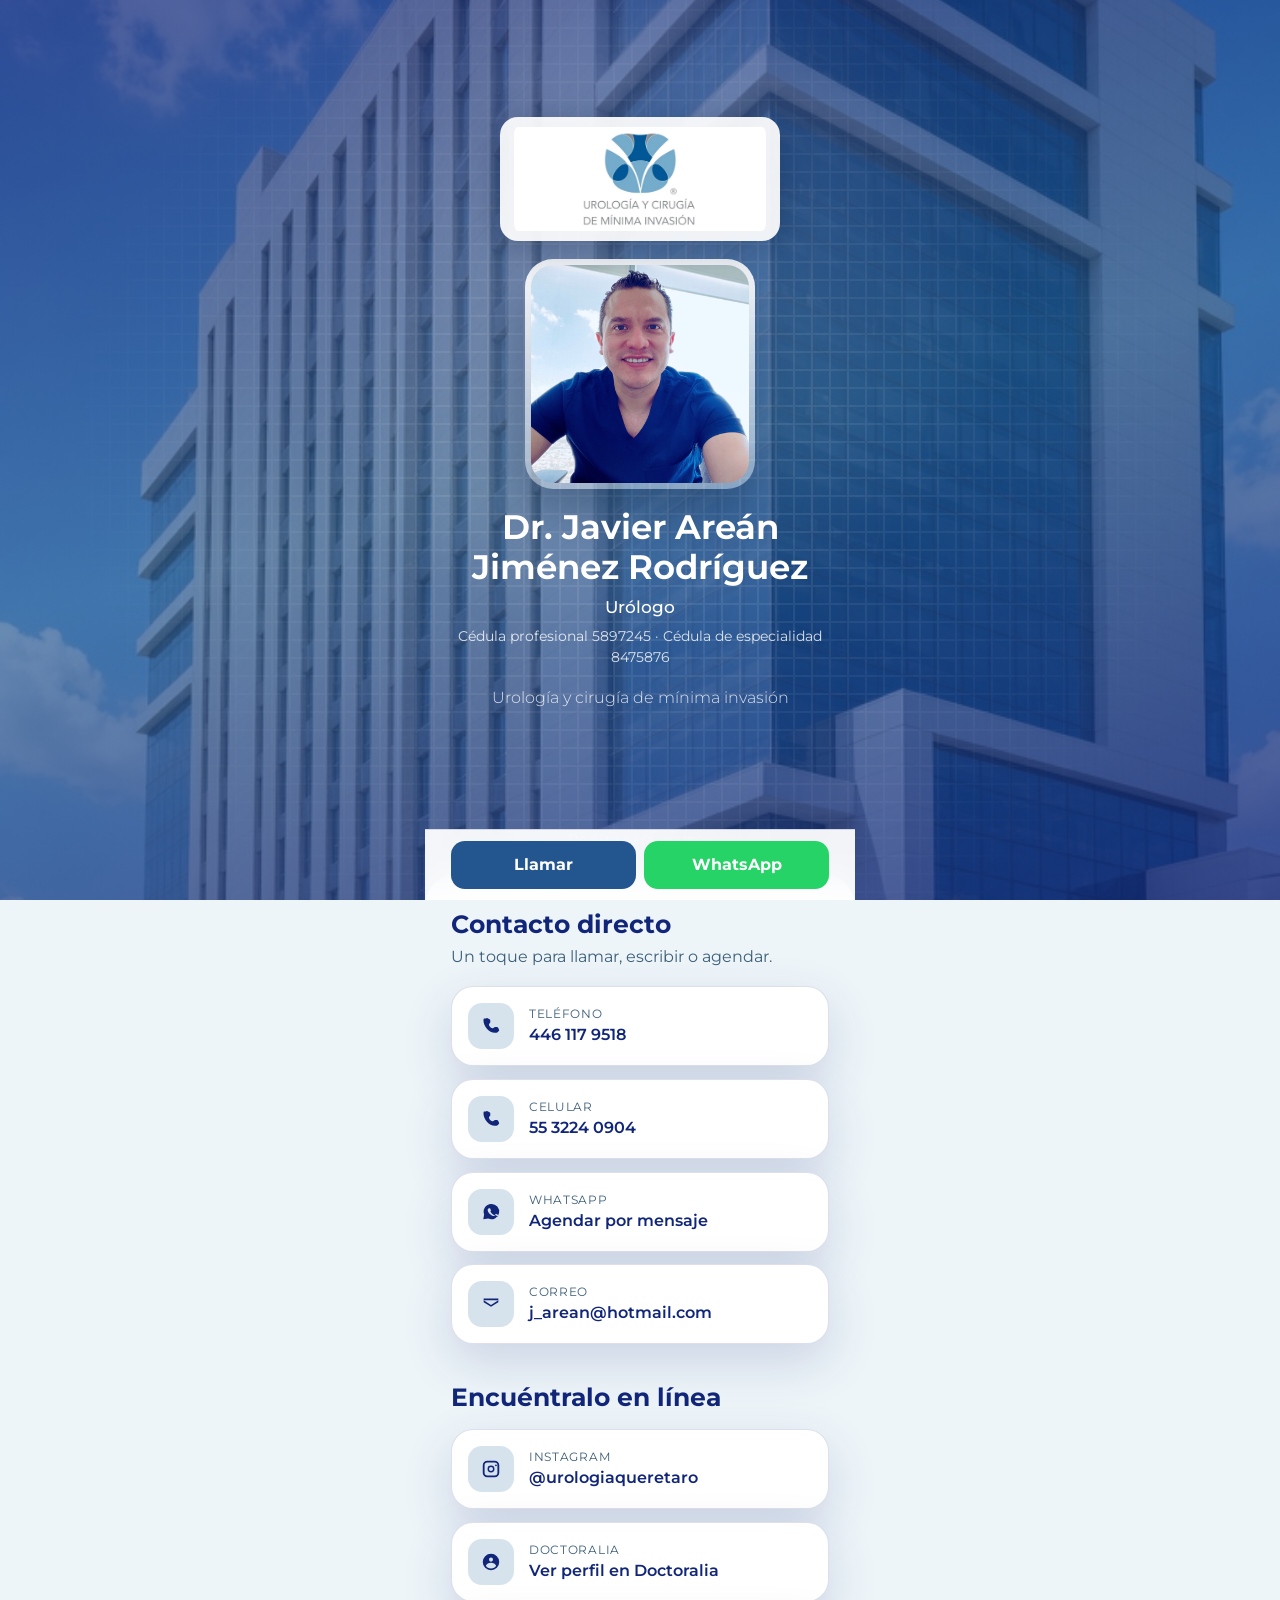
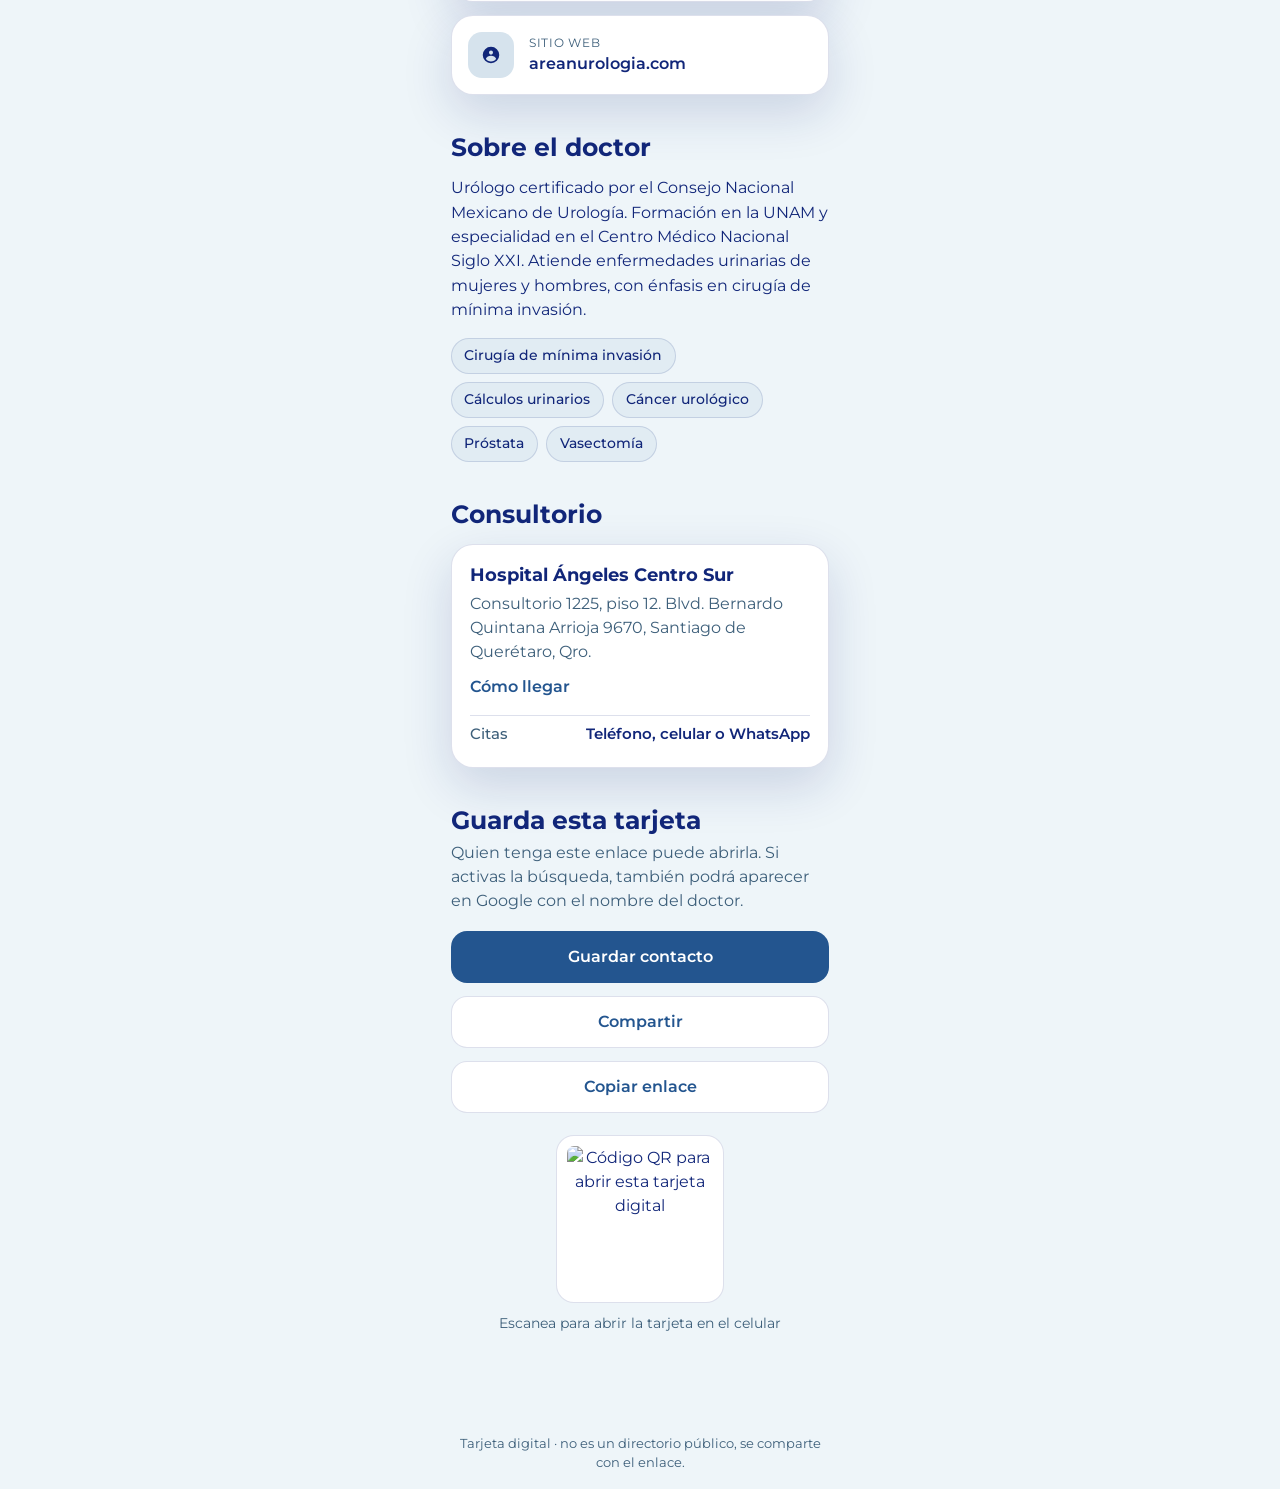
==== index.html @ 6e98a48e "Use Montserrat for the card typeface. Keeps the user’s styles.css font change and loads Montserrat f" ====
<!DOCTYPE html>
<html lang="es">
  <head>
    <meta charset="UTF-8" />
    <meta name="viewport" content="width=device-width, initial-scale=1, viewport-fit=cover" />
    <meta name="theme-color" content="#112679" />
    <title>Dr. Javier Areán Jiménez Rodríguez · Urólogo en Querétaro | Tarjeta digital</title>
    <meta
      name="description"
      content="Urólogo en Hospital Ángeles Centro Sur, consultorio 1225. Cédula 5897245, especialidad 8475876. Teléfono, WhatsApp e Instagram @urologiaqueretaro."
    />
    <link rel="canonical" href="https://fafa052.github.io/Learning-to-code/" />
    <link rel="icon" href="assets/favicon.svg" type="image/svg+xml" />
    <link rel="apple-touch-icon" href="assets/doctor.jpg" />
    <link rel="preconnect" href="https://fonts.googleapis.com" />
    <link rel="preconnect" href="https://fonts.gstatic.com" crossorigin />
    <!-- Letra: Montserrat (nombre y resto) -->
    <link
      href="https://fonts.googleapis.com/css2?family=Montserrat:wght@300;400;500;600;700&display=swap"
      rel="stylesheet"
    />
    <link rel="stylesheet" href="css/styles.css?v=montserrat1" />
  </head>
  <body>
    <a class="skip-link" href="#contenido">Saltar al contenido</a>

    <header class="mini-bar" id="mini-bar" hidden>
      <div class="mini-bar__inner">
        <img class="mini-bar__photo" alt="" />
        <div class="mini-bar__text">
          <strong class="mini-bar__name"></strong>
          <span class="mini-bar__specialty"></span>
        </div>
        <a class="mini-bar__call" href="#">Llamar</a>
      </div>
    </header>

    <main>
      <section class="hero" id="inicio" aria-label="Presentación">
        <div class="hero__glow" aria-hidden="true"></div>
        <div class="hero__crosses" aria-hidden="true"></div>

        <div class="hero__inner">
          <img class="hero__logo" src="assets/logo.png" alt="Urología y cirugía de mínima invasión" />
          <div class="portrait">
            <img class="portrait__img" src="assets/doctor.jpg" alt="Dr. Javier Areán Jiménez Rodríguez, urólogo" />
          </div>
          <h1 class="hero__name">Dr. Javier Areán Jiménez Rodríguez</h1>
          <p class="hero__specialty">Urólogo</p>
          <p class="hero__credentials">Cédula profesional 5897245 · Cédula de especialidad 8475876</p>
          <p class="hero__tagline">Certificado por el Consejo Nacional Mexicano de Urología · UNAM · CMN Siglo XXI</p>
        </div>

        <a class="scroll-hint" href="#contenido">
          <span>Desliza para ver más</span>
          <svg viewBox="0 0 24 24" aria-hidden="true">
            <path
              d="M6 9l6 6 6-6"
              fill="none"
              stroke="currentColor"
              stroke-width="1.8"
              stroke-linecap="round"
              stroke-linejoin="round"
            />
          </svg>
        </a>
      </section>

      <div id="contenido" class="sheet">
        <section class="block reveal" aria-labelledby="contacto-titulo">
          <h2 id="contacto-titulo">Contacto directo</h2>
          <p class="block__lead">Un toque para llamar, escribir o agendar.</p>
          <div class="actions" id="contact-actions"></div>
        </section>

        <section class="block reveal" aria-labelledby="redes-titulo">
          <h2 id="redes-titulo">Encuéntralo en línea</h2>
          <div class="links" id="social-links"></div>
        </section>

        <section class="block reveal" aria-labelledby="sobre-titulo">
          <h2 id="sobre-titulo">Sobre el doctor</h2>
          <p class="bio" id="bio-text"></p>
          <ul class="chips" id="services-list"></ul>
        </section>

        <section class="block reveal" aria-labelledby="consultorio-titulo">
          <h2 id="consultorio-titulo">Consultorio</h2>
          <article class="clinic-card">
            <h3 class="clinic-card__name"></h3>
            <p class="clinic-card__address"></p>
            <a class="text-link" id="maps-link" target="_blank" rel="noopener noreferrer">
              Cómo llegar
            </a>
            <dl class="hours" id="hours-list"></dl>
          </article>
        </section>

        <section class="block reveal" aria-labelledby="guardar-titulo">
          <h2 id="guardar-titulo">Guarda esta tarjeta</h2>
          <p class="block__lead">
            Quien tenga este enlace puede abrirla. Si activas la búsqueda, también
            podrá aparecer en Google con el nombre del doctor.
          </p>
          <div class="save-row">
            <button type="button" class="btn btn--primary" id="save-contact">
              Guardar contacto
            </button>
            <button type="button" class="btn btn--ghost" id="share-card">
              Compartir
            </button>
            <button type="button" class="btn btn--ghost" id="copy-link">
              Copiar enlace
            </button>
          </div>
          <figure class="qr-wrap">
            <img id="qr-image" alt="Código QR para abrir esta tarjeta digital" />
            <figcaption>Escanea para abrir la tarjeta en el celular</figcaption>
          </figure>
        </section>
      </div>
    </main>

    <footer class="footer">
      <p>Tarjeta digital · no es un directorio público, se comparte con el enlace.</p>
    </footer>

    <nav class="thumb-bar" aria-label="Acciones rápidas">
      <a class="thumb-bar__call" href="#">Llamar</a>
      <a class="thumb-bar__wa" href="#" target="_blank" rel="noopener noreferrer">WhatsApp</a>
    </nav>

    <script src="js/config.js?v=montserrat1"></script>
    <script src="js/app.js?v=montserrat1"></script>
  </body>
</html>
---- css/styles.css ----
:root {
  --navy: #112679;
  --blue: #23558f;
  --blue-mid: #23558f;
  --sky: #80a9c7;
  --sky-2: #75aac9;
  --ice: #eef5f9;
  --white: #ffffff;
  --ink: #112679;
  --muted: #3d5f7a;
  --line: rgba(17, 38, 121, 0.14);
  --shadow: 0 18px 50px rgba(17, 38, 121, 0.16);
  --radius: 22px;
  /* Letra: --serif es el NOMBRE, --font es el resto */
  --font: "Montserrat", sans-serif;
  --serif: "Montserrat", sans-serif;
  --name-size: clamp(1.55rem, 6.4vw, 2.15rem);
  --pad: clamp(1.15rem, 4vw, 1.6rem);
  --card-width: 430px;
}

*,
*::before,
*::after {
  box-sizing: border-box;
}

html {
  scroll-behavior: smooth;
  scroll-padding-top: 4.5rem;
}

body {
  margin: 0;
  font-family: var(--font);
  color: var(--ink);
  background: var(--ice);
  line-height: 1.5;
  -webkit-tap-highlight-color: rgba(35, 85, 143, 0.15);
}

img {
  max-width: 100%;
  display: block;
}

h1,
h2,
h3 {
  margin: 0;
  line-height: 1.15;
}

p {
  margin: 0;
}

.skip-link {
  position: absolute;
  left: 1rem;
  top: -4rem;
  background: var(--white);
  color: var(--blue);
  padding: 0.6rem 1rem;
  border-radius: 999px;
  z-index: 20;
}

.skip-link:focus {
  top: 1rem;
}

.mini-bar {
  position: fixed;
  top: 0;
  left: 0;
  right: 0;
  z-index: 10;
  padding: 0.55rem var(--pad);
  padding-top: max(0.55rem, env(safe-area-inset-top));
  background: rgba(255, 255, 255, 0.92);
  backdrop-filter: blur(16px);
  border-bottom: 1px solid var(--line);
  transform: translateY(-120%);
  transition: transform 0.35s ease;
}

.mini-bar__inner {
  width: min(var(--card-width), 100%);
  margin: 0 auto;
  display: flex;
  align-items: center;
  gap: 0.75rem;
}

.mini-bar.is-visible {
  transform: translateY(0);
}

.mini-bar[hidden] {
  display: none;
}

.mini-bar__photo {
  width: 40px;
  height: 40px;
  object-fit: cover;
  border-radius: 50%;
  border: 2px solid var(--sky);
}

.mini-bar__text {
  min-width: 0;
  flex: 1;
}

.mini-bar__name {
  display: block;
  font-size: 0.92rem;
}

.mini-bar__specialty {
  display: block;
  color: var(--muted);
  font-size: 0.75rem;
}

.mini-bar__call {
  background: var(--blue);
  color: var(--white);
  text-decoration: none;
  font-size: 0.85rem;
  font-weight: 600;
  padding: 0.45rem 0.85rem;
  border-radius: 999px;
}

.hero {
  min-height: 100dvh;
  background-color: #112679;
  background-image:
    linear-gradient(165deg, rgba(17, 38, 121, 0.72) 0%, rgba(35, 85, 143, 0.68) 50%, rgba(17, 38, 121, 0.78) 100%),
    url("../assets/hospital.png");
  background-size: cover;
  background-position: center;
  color: var(--white);
  display: flex;
  flex-direction: column;
  align-items: center;
  justify-content: center;
  padding: calc(var(--pad) + env(safe-area-inset-top)) var(--pad) 6.2rem;
  position: relative;
  overflow: hidden;
}

.hero__glow,
.hero__crosses {
  position: absolute;
  inset: 0;
  pointer-events: none;
}

.hero__glow {
  background: radial-gradient(circle at 50% 30%, rgba(255, 255, 255, 0.18), transparent 42%);
}

.hero__crosses {
  opacity: 0.08;
  background-image:
    linear-gradient(var(--white) 2px, transparent 2px),
    linear-gradient(90deg, var(--white) 2px, transparent 2px);
  background-size: 18px 18px;
  background-position: center;
  mask-image: radial-gradient(circle at center, black 20%, transparent 75%);
}

.hero__inner {
  position: relative;
  z-index: 1;
  width: min(420px, 100%);
  text-align: center;
}

.hero__logo {
  width: min(280px, 82vw);
  margin: 0 auto 1.1rem;
  filter: drop-shadow(0 8px 18px rgba(3, 24, 61, 0.35));
  background: rgba(255, 255, 255, 0.92);
  border-radius: 18px;
  padding: 10px 14px;
}

.portrait {
  width: min(230px, 62vw);
  margin: 0 auto 1.2rem;
  aspect-ratio: 1 / 1;
  border-radius: 28px;
  padding: 6px;
  background: linear-gradient(180deg, rgba(255, 255, 255, 0.95), rgba(255, 255, 255, 0.35));
  box-shadow: 0 24px 50px rgba(3, 24, 61, 0.35);
}

.portrait__img {
  width: 100%;
  height: 100%;
  object-fit: cover;
  object-position: center top;
  border-radius: 22px;
}

.hero__name {
  font-family: var(--serif);
  font-size: var(--name-size);
  font-weight: 650;
}

.hero__specialty {
  margin-top: 0.45rem;
  font-size: 1.08rem;
  font-weight: 500;
}

.hero__credentials,
.hero__tagline {
  color: rgba(255, 255, 255, 0.82);
}

.hero__credentials {
  margin-top: 0.35rem;
  font-size: 0.9rem;
}

.hero__tagline {
  margin-top: 1rem;
  font-weight: 300;
  font-size: 1.02rem;
}

.scroll-hint {
  position: absolute;
  bottom: max(1.4rem, env(safe-area-inset-bottom));
  left: 0;
  right: 0;
  z-index: 1;
  color: inherit;
  text-decoration: none;
  display: flex;
  flex-direction: column;
  align-items: center;
  gap: 0.15rem;
  font-size: 0.82rem;
  letter-spacing: 0.04em;
  opacity: 0.88;
  animation: bob 2.2s ease-in-out infinite;
}

.scroll-hint svg {
  width: 26px;
  height: 26px;
}

@keyframes bob {
  0%,
  100% {
    transform: translateY(0);
  }
  50% {
    transform: translateY(7px);
  }
}

.sheet {
  position: relative;
  margin-top: -1.6rem;
  background: var(--ice);
  border-radius: 32px 32px 0 0;
  padding: 2.2rem var(--pad) 3rem;
  max-width: var(--card-width);
  margin-left: auto;
  margin-right: auto;
  padding-bottom: calc(6.2rem + env(safe-area-inset-bottom));
}

.block + .block {
  margin-top: 2.4rem;
}

.block h2 {
  font-family: var(--serif);
  color: var(--navy);
  font-size: 1.55rem;
}

.block__lead {
  color: var(--muted);
  margin-top: 0.4rem;
}

.actions,
.links,
.save-row {
  display: grid;
  gap: 0.8rem;
  margin-top: 1.1rem;
}

.card-link,
.btn {
  appearance: none;
  border: 0;
  cursor: pointer;
  text-decoration: none;
  color: inherit;
  font: inherit;
}

.card-link {
  display: flex;
  align-items: center;
  gap: 0.9rem;
  background: var(--white);
  border: 1px solid var(--line);
  border-radius: var(--radius);
  padding: 1rem 1.05rem;
  min-height: 72px;
  box-shadow: var(--shadow);
  transition: transform 0.2s ease, box-shadow 0.2s ease;
}

.card-link:hover,
.card-link:focus-visible {
  transform: translateY(-2px);
  box-shadow: 0 16px 36px rgba(7, 58, 122, 0.16);
}

.card-link__icon {
  width: 46px;
  height: 46px;
  border-radius: 14px;
  display: grid;
  place-items: center;
  background: color-mix(in srgb, var(--sky) 32%, var(--white));
  color: var(--navy);
  flex-shrink: 0;
}

.card-link__icon svg {
  width: 22px;
  height: 22px;
}

.card-link__label {
  display: block;
  font-size: 0.75rem;
  color: var(--muted);
  text-transform: uppercase;
  letter-spacing: 0.06em;
}

.card-link__value {
  display: block;
  font-weight: 600;
  color: var(--navy);
}

.bio {
  margin-top: 0.85rem;
  color: var(--ink);
  font-size: 1.02rem;
}

.chips {
  list-style: none;
  padding: 0;
  margin: 1rem 0 0;
  display: flex;
  flex-wrap: wrap;
  gap: 0.5rem;
}

.chips li {
  background: color-mix(in srgb, var(--sky-2) 22%, var(--white));
  color: var(--navy);
  border: 1px solid var(--line);
  border-radius: 999px;
  padding: 0.4rem 0.8rem;
  font-size: 0.88rem;
  font-weight: 500;
}

.clinic-card {
  margin-top: 1rem;
  background: var(--white);
  border-radius: var(--radius);
  padding: 1.2rem 1.15rem 1.3rem;
  border: 1px solid var(--line);
  box-shadow: var(--shadow);
}

.clinic-card__name {
  color: var(--navy);
  font-size: 1.1rem;
}

.clinic-card__address {
  margin: 0.45rem 0 0.7rem;
  color: var(--muted);
}

.text-link {
  color: var(--blue-mid);
  font-weight: 600;
  text-decoration: none;
}

.text-link:hover {
  text-decoration: underline;
}

.hours {
  margin: 1rem 0 0;
  display: grid;
  gap: 0.45rem;
}

.hours div {
  display: flex;
  justify-content: space-between;
  gap: 1rem;
  font-size: 0.95rem;
  padding-top: 0.45rem;
  border-top: 1px solid var(--line);
}

.hours dt {
  color: var(--muted);
  font-weight: 500;
}

.hours dd {
  margin: 0;
  color: var(--navy);
  font-weight: 600;
  text-align: right;
}

.save-row {
  grid-template-columns: 1fr;
}

.btn {
  display: inline-flex;
  align-items: center;
  justify-content: center;
  min-height: 52px;
  border-radius: 16px;
  font-weight: 600;
  padding: 0.7rem 1rem;
  white-space: nowrap;
}

.btn--primary {
  background: var(--blue);
  color: var(--white);
}

.btn--ghost {
  background: var(--white);
  color: var(--blue);
  border: 1px solid var(--line);
}

.btn:focus-visible {
  outline: 3px solid #80a9c7;
  outline-offset: 2px;
}

.qr-wrap {
  margin: 1.4rem 0 0;
  text-align: center;
}

.qr-wrap img {
  width: 168px;
  height: 168px;
  margin: 0 auto;
  background: var(--white);
  padding: 10px;
  border-radius: 18px;
  border: 1px solid var(--line);
}

.qr-wrap figcaption {
  margin-top: 0.65rem;
  color: var(--muted);
  font-size: 0.88rem;
}

.footer {
  max-width: var(--card-width);
  margin: 0 auto;
  padding: 0 var(--pad) 1rem;
  color: var(--muted);
  font-size: 0.82rem;
  text-align: center;
}

.thumb-bar {
  position: fixed;
  left: 50%;
  bottom: 0;
  z-index: 12;
  width: min(var(--card-width), 100%);
  transform: translateX(-50%);
  display: grid;
  grid-template-columns: 1fr 1fr;
  gap: 0.55rem;
  padding: 0.7rem var(--pad) calc(0.7rem + env(safe-area-inset-bottom));
  background: rgba(255, 255, 255, 0.94);
  backdrop-filter: blur(16px);
  border-top: 1px solid var(--line);
}

.thumb-bar a {
  display: flex;
  align-items: center;
  justify-content: center;
  min-height: 48px;
  border-radius: 14px;
  text-decoration: none;
  font-weight: 700;
  font-size: 1rem;
}

.thumb-bar__call {
  background: var(--blue);
  color: var(--white);
}

.thumb-bar__wa {
  background: #25d366;
  color: var(--white);
}

.reveal {
  opacity: 0;
  transform: translateY(28px);
  transition: opacity 0.7s ease, transform 0.7s ease;
}

.reveal.is-in {
  opacity: 1;
  transform: none;
}

@media (prefers-reduced-motion: reduce) {
  html {
    scroll-behavior: auto;
  }

  .scroll-hint,
  .reveal {
    animation: none;
    opacity: 1;
    transform: none;
    transition: none;
  }
}
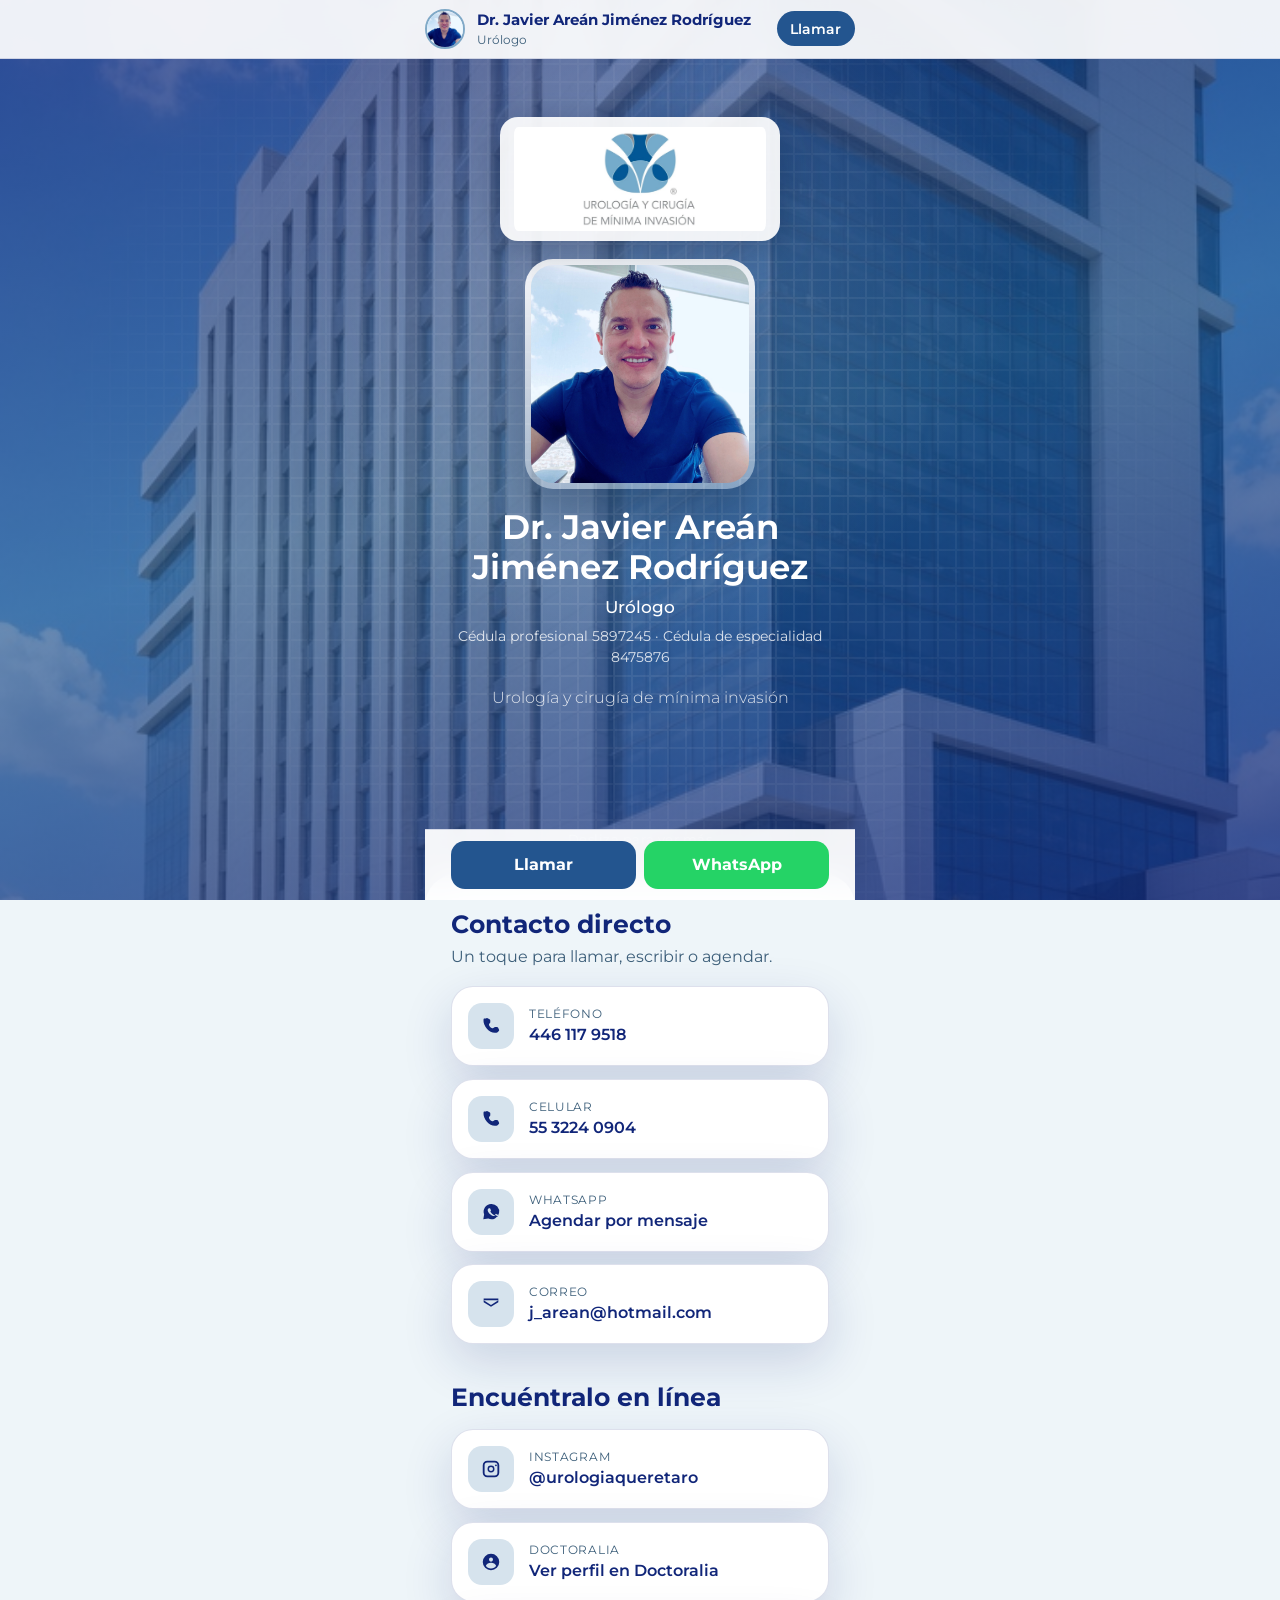
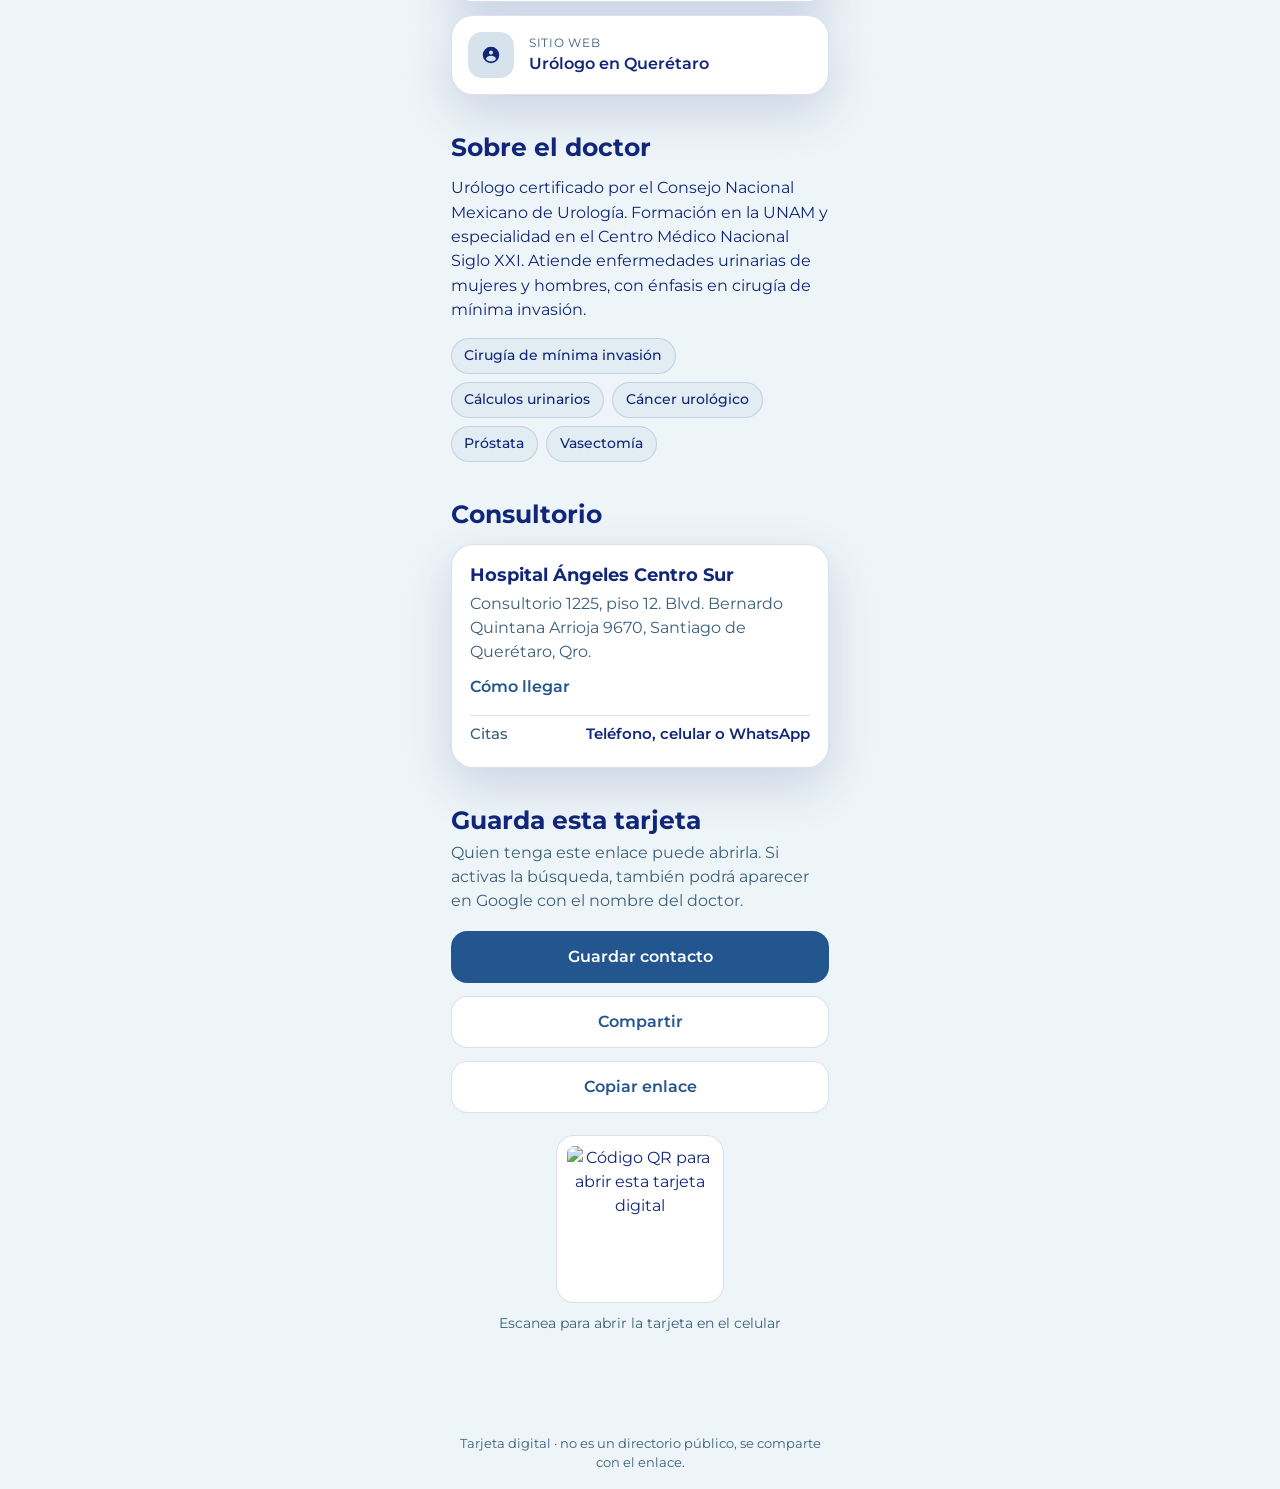
==== commit 58cc1cf0: "Add the Urologo en Queretaro site button on the card. The Encuéntralo en línea section now opens htt" ====
--- a/index.html
+++ b/index.html
@@ -9,7 +9,7 @@
       name="description"
       content="Urólogo en Hospital Ángeles Centro Sur, consultorio 1225. Cédula 5897245, especialidad 8475876. Teléfono, WhatsApp e Instagram @urologiaqueretaro."
     />
-    <link rel="canonical" href="https://fafa052.github.io/Learning-to-code/" />
+    <link rel="canonical" href="https://tarjeta.areanurologia.com/" />
     <link rel="icon" href="assets/favicon.svg" type="image/svg+xml" />
     <link rel="apple-touch-icon" href="assets/doctor.jpg" />
     <link rel="preconnect" href="https://fonts.googleapis.com" />
@@ -130,7 +130,7 @@
       <a class="thumb-bar__wa" href="#" target="_blank" rel="noopener noreferrer">WhatsApp</a>
     </nav>
 
-    <script src="js/config.js?v=montserrat1"></script>
-    <script src="js/app.js?v=montserrat1"></script>
+    <script src="js/config.js?v=sitio1"></script>
+    <script src="js/app.js?v=sitio1"></script>
   </body>
 </html>
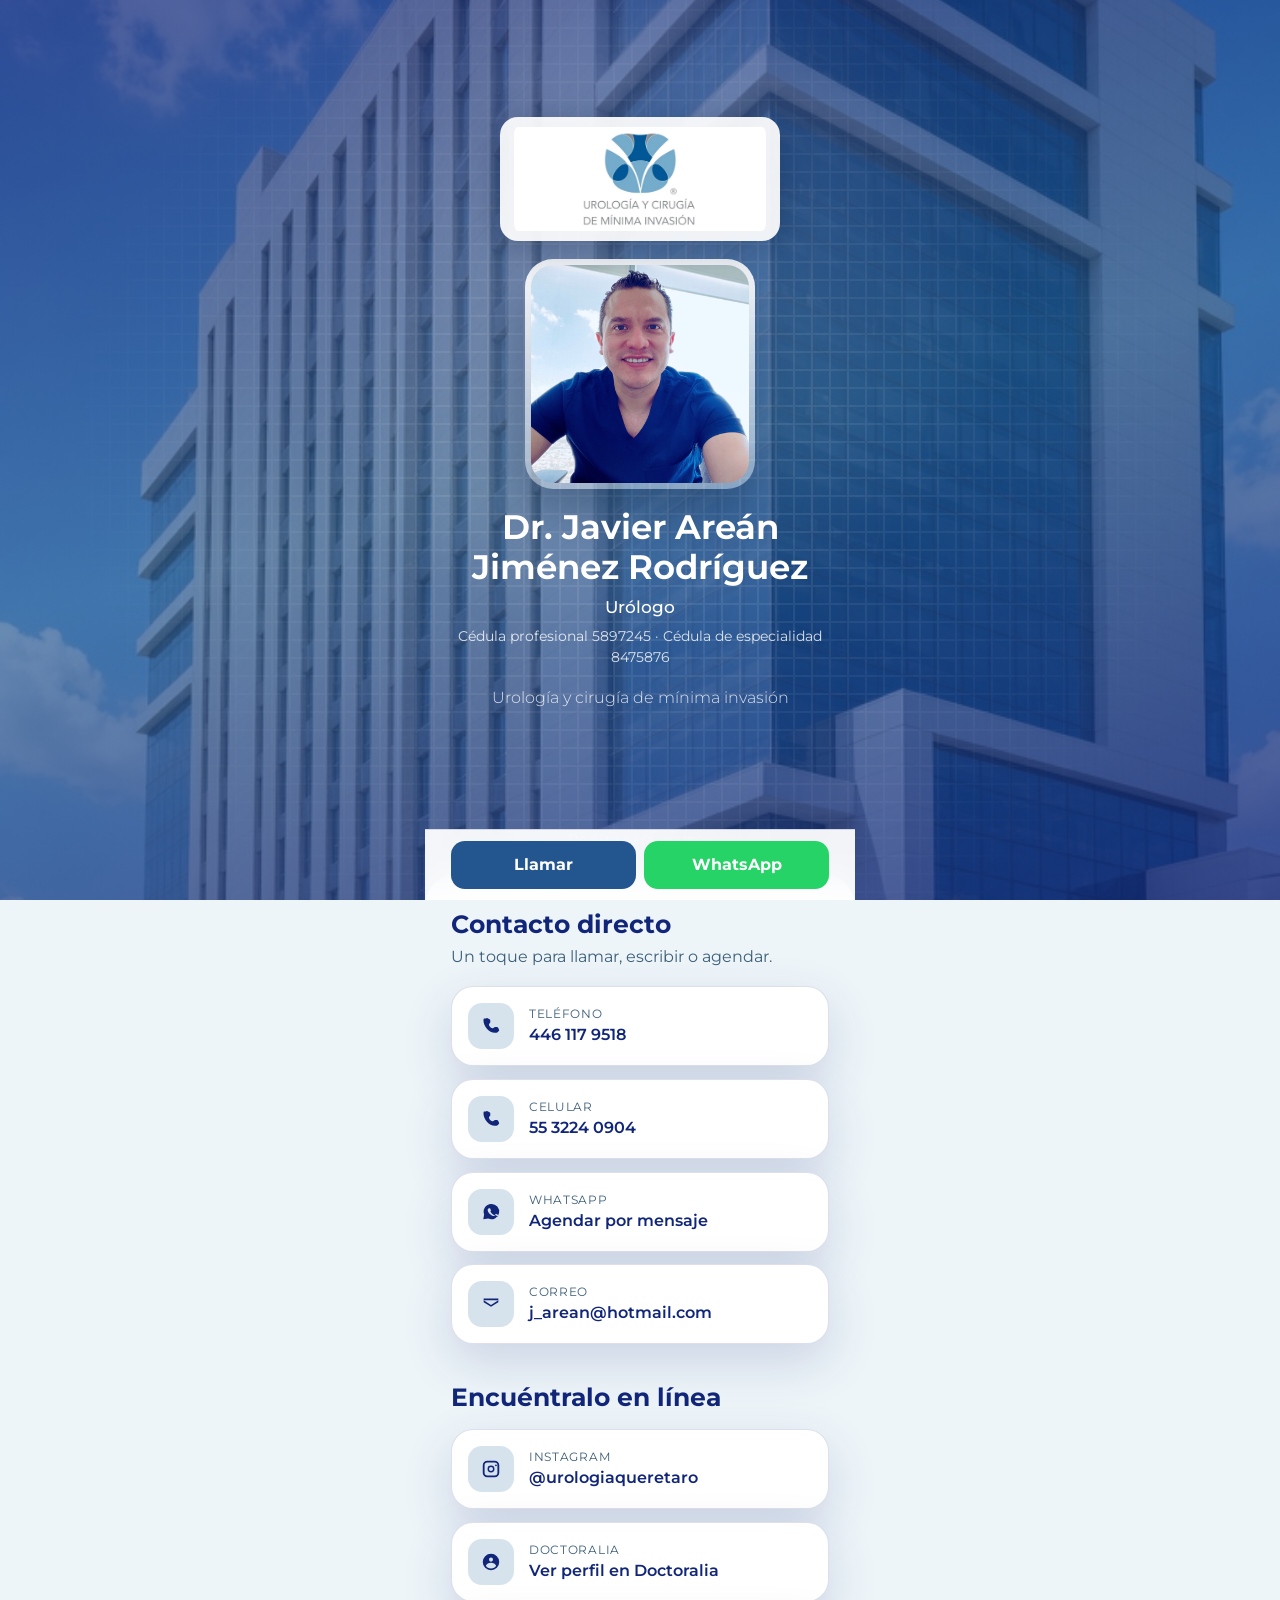
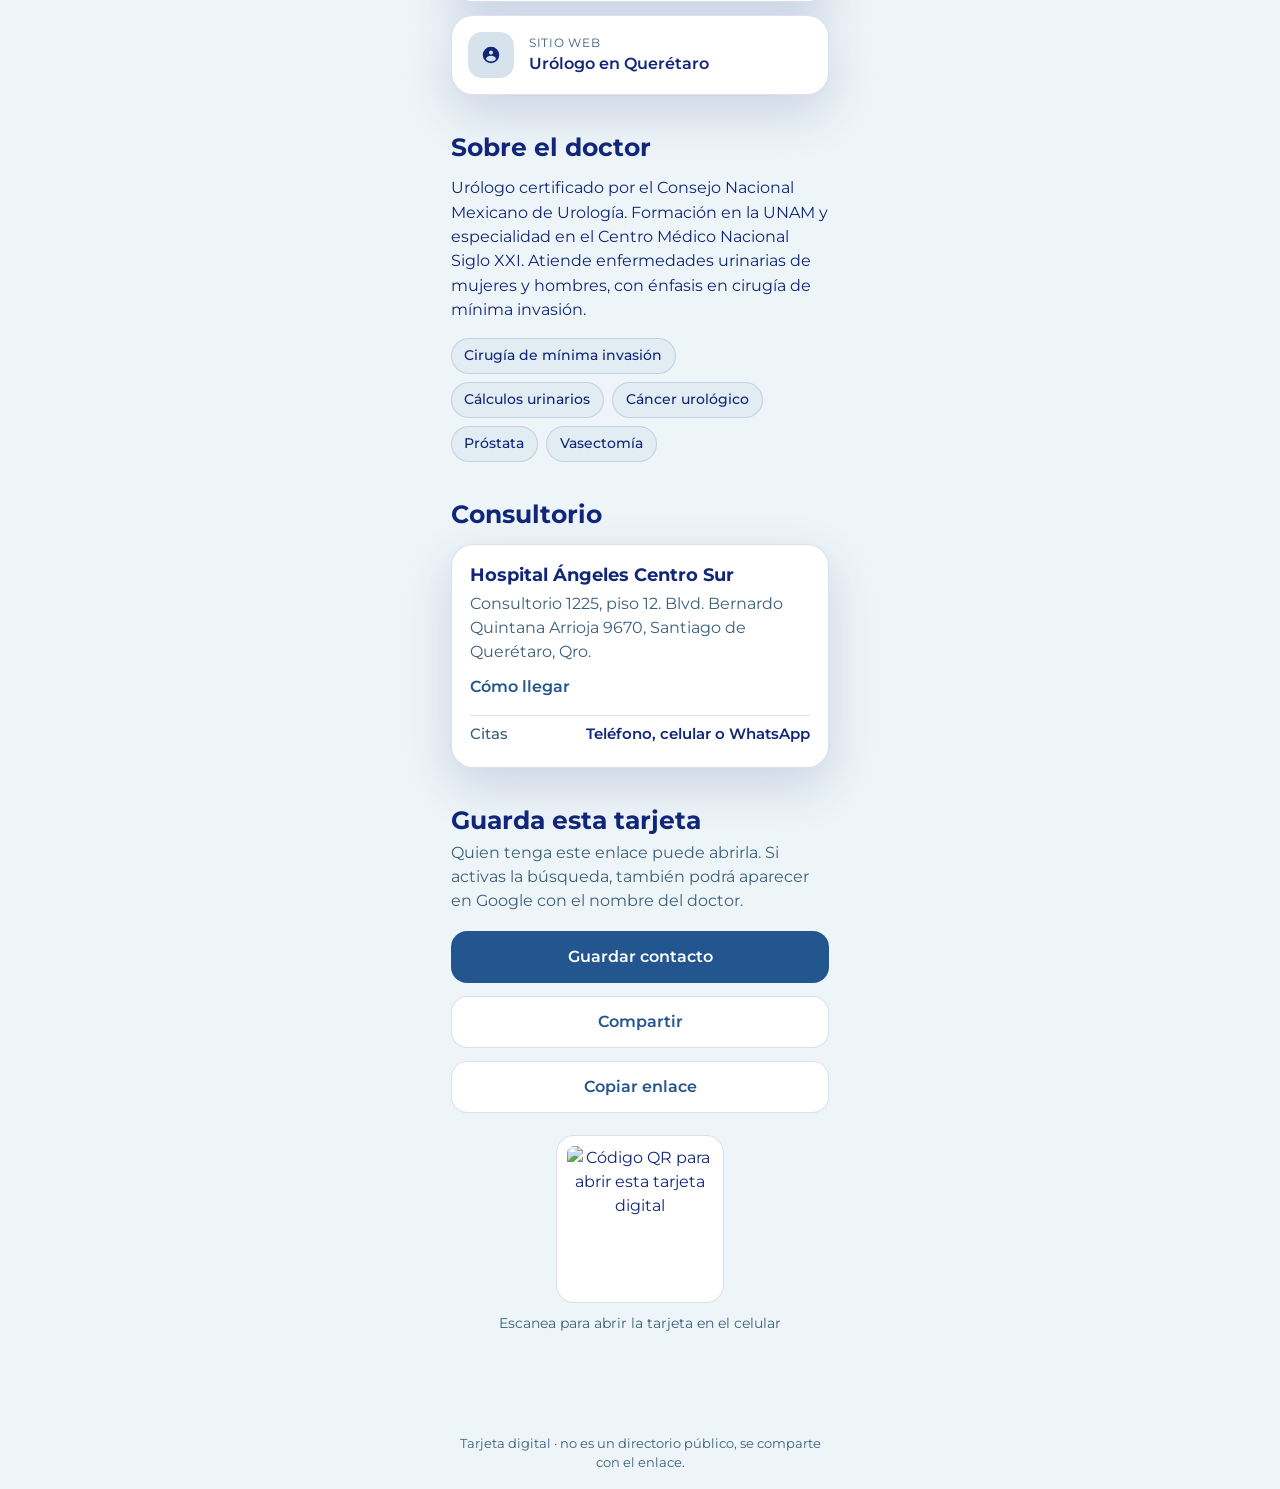
==== commit 92303c6b: "Keep the public card URL on GitHub Pages. Share, QR, and canonical links use github.io again after t" ====
--- a/index.html
+++ b/index.html
@@ -9,7 +9,7 @@
       name="description"
       content="Urólogo en Hospital Ángeles Centro Sur, consultorio 1225. Cédula 5897245, especialidad 8475876. Teléfono, WhatsApp e Instagram @urologiaqueretaro."
     />
-    <link rel="canonical" href="https://tarjeta.areanurologia.com/" />
+    <link rel="canonical" href="https://fafa052.github.io/Learning-to-code/" />
     <link rel="icon" href="assets/favicon.svg" type="image/svg+xml" />
     <link rel="apple-touch-icon" href="assets/doctor.jpg" />
     <link rel="preconnect" href="https://fonts.googleapis.com" />
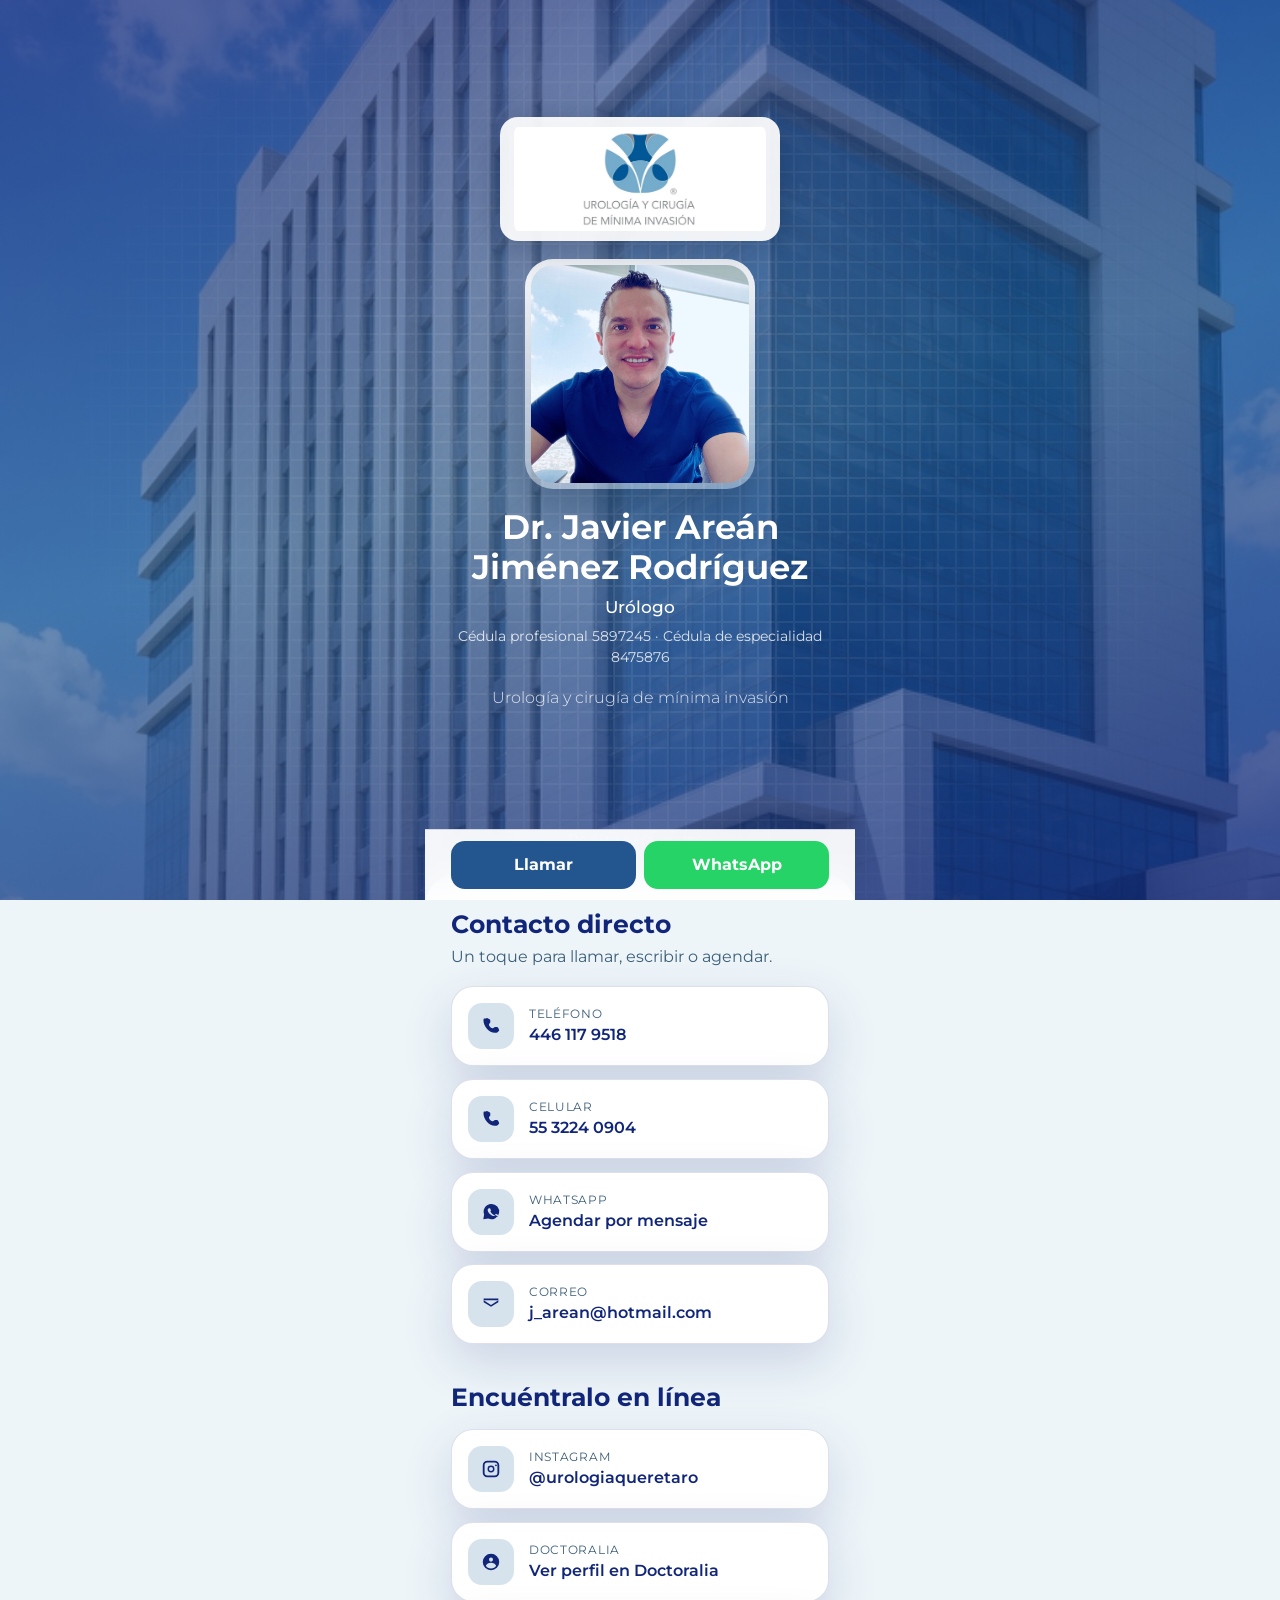
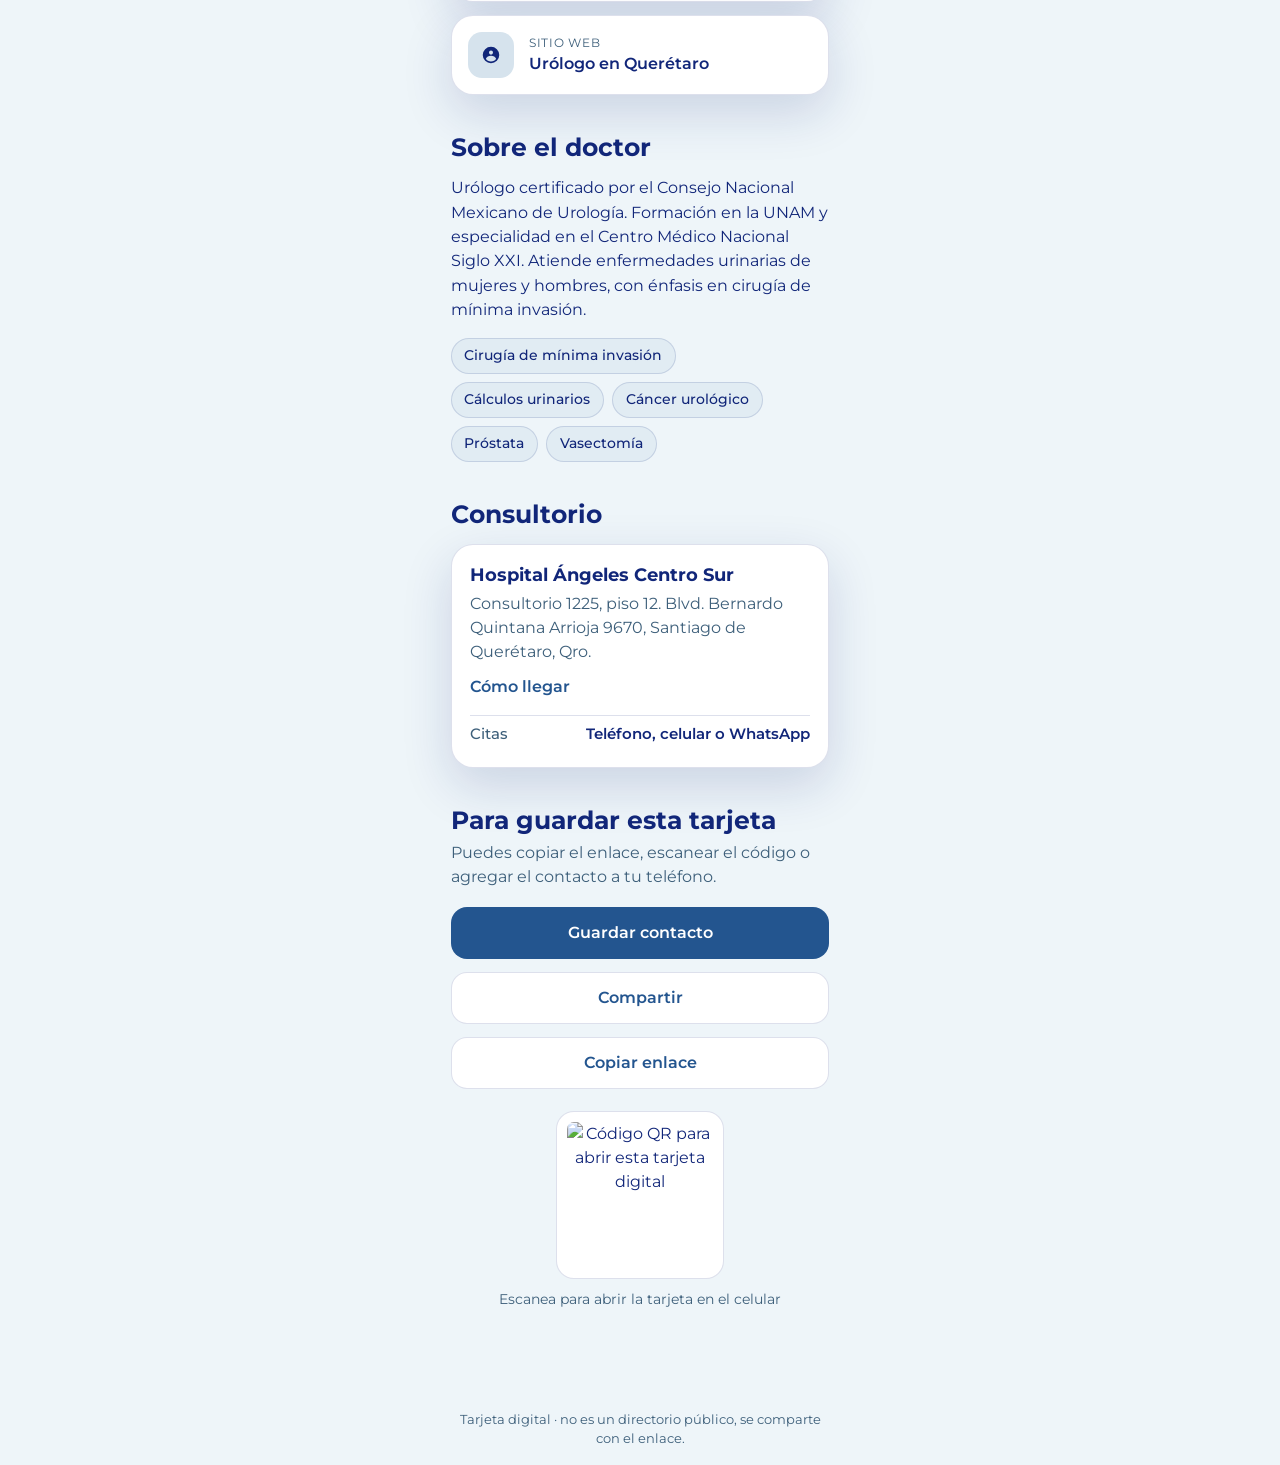
==== commit 2950f625: "Rewrite the save-card copy as a short note from the doctor. Co-authored-by: fafa052 <fafa052@users.n" ====
--- a/index.html
+++ b/index.html
@@ -9,7 +9,7 @@
       name="description"
       content="Urólogo en Hospital Ángeles Centro Sur, consultorio 1225. Cédula 5897245, especialidad 8475876. Teléfono, WhatsApp e Instagram @urologiaqueretaro."
     />
-    <link rel="canonical" href="https://fafa052.github.io/Learning-to-code/" />
+    <link rel="canonical" href="https://fafa052.github.io/tarjeta-dr-arean/" />
     <link rel="icon" href="assets/favicon.svg" type="image/svg+xml" />
     <link rel="apple-touch-icon" href="assets/doctor.jpg" />
     <link rel="preconnect" href="https://fonts.googleapis.com" />
@@ -97,10 +97,9 @@
         </section>
 
         <section class="block reveal" aria-labelledby="guardar-titulo">
-          <h2 id="guardar-titulo">Guarda esta tarjeta</h2>
+          <h2 id="guardar-titulo">Para guardar esta tarjeta</h2>
           <p class="block__lead">
-            Quien tenga este enlace puede abrirla. Si activas la búsqueda, también
-            podrá aparecer en Google con el nombre del doctor.
+            Puedes copiar el enlace, escanear el código o agregar el contacto a tu teléfono.
           </p>
           <div class="save-row">
             <button type="button" class="btn btn--primary" id="save-contact">
@@ -130,7 +129,7 @@
       <a class="thumb-bar__wa" href="#" target="_blank" rel="noopener noreferrer">WhatsApp</a>
     </nav>
 
-    <script src="js/config.js?v=sitio1"></script>
-    <script src="js/app.js?v=sitio1"></script>
+    <script src="js/config.js?v=vcard2"></script>
+    <script src="js/app.js?v=vcard2"></script>
   </body>
 </html>
